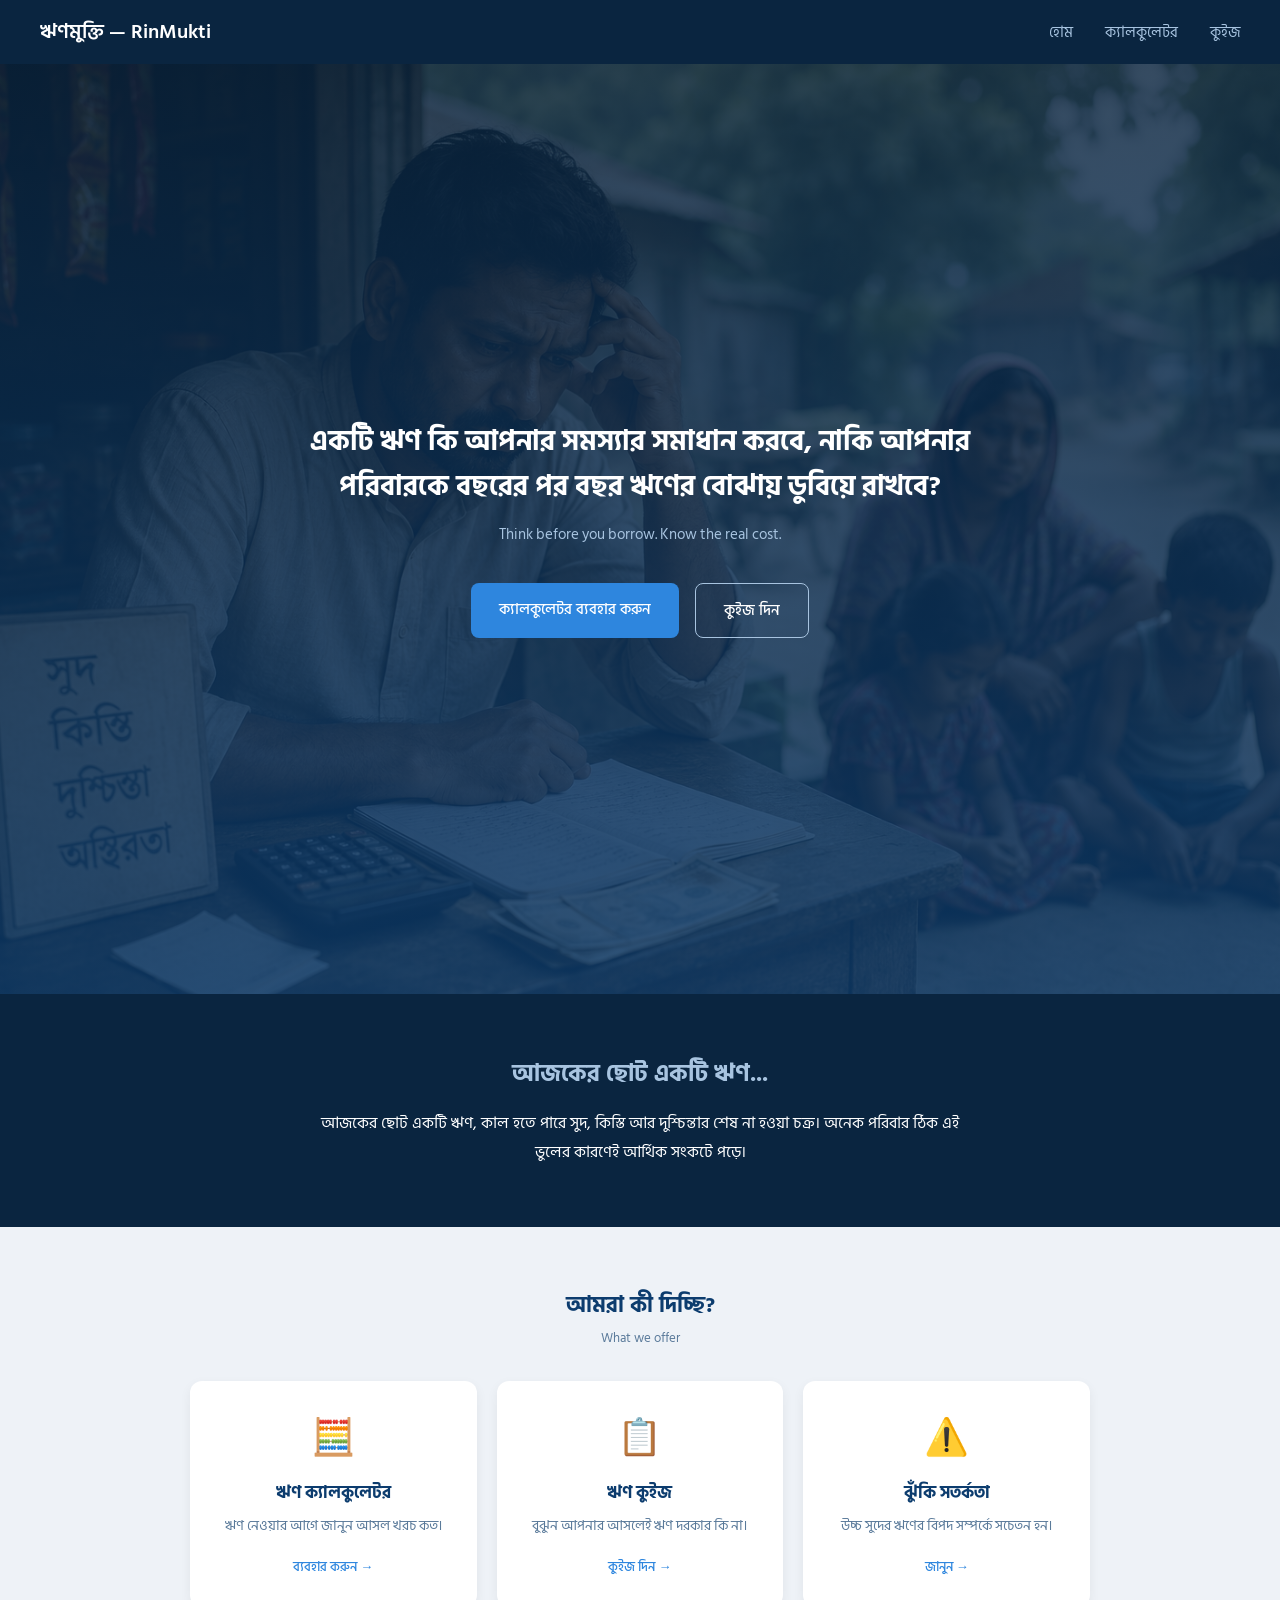
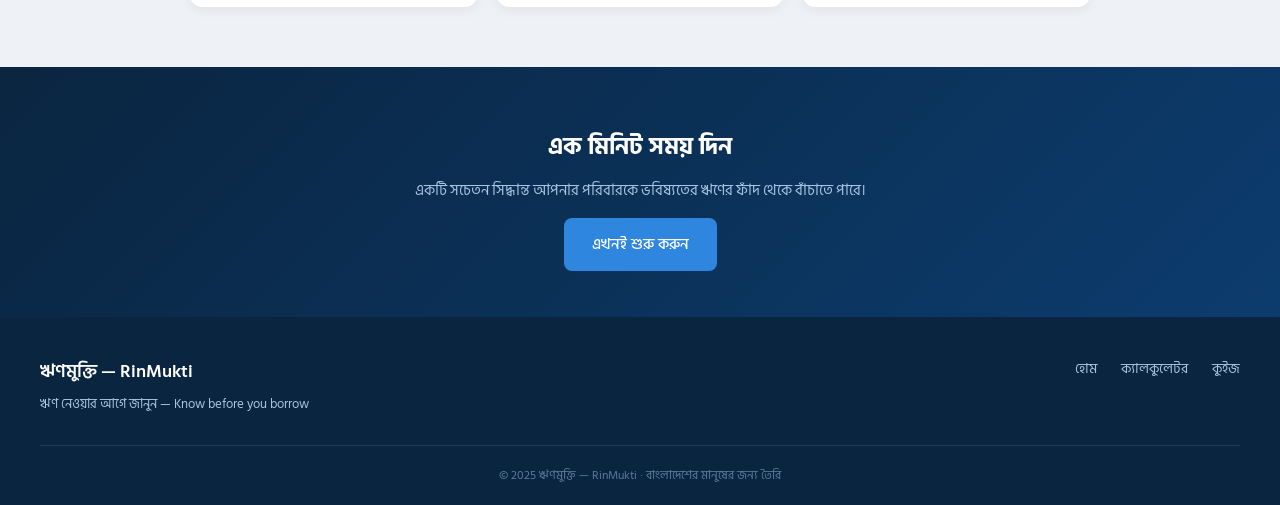
==== index.html @ f1b0f988 "Add files via upload" ====
<!DOCTYPE html>
<html>

  <head>
    <title>ঋণমুক্তি — RinMukti</title>
    <link rel="stylesheet" href="style.css">
  </head>

  <body>

    <!-- NAVIGATION -->
    <nav class="navbar">
      <a href="index.html" class="nav-logo">ঋণমুক্তি — RinMukti</a>
      <div class="nav-links">
        <a href="index.html">হোম</a>
        <a href="calculator.html">ক্যালকুলেটর</a>
        <a href="quiz.html">কুইজ</a>
      </div>
    </nav>

    <!-- HERO SECTION -->
    <section class="hero">
      <h1>একটি ঋণ কি আপনার সমস্যার সমাধান করবে, নাকি আপনার পরিবারকে বছরের পর বছর ঋণের বোঝায় ডুবিয়ে রাখবে?</h1>
      <p>Think before you borrow. Know the real cost.</p>
      <div class="hero-buttons">
        <a href="calculator.html" class="btn-primary">ক্যালকুলেটর ব্যবহার করুন</a>
        <a href="quiz.html" class="btn-secondary">কুইজ দিন</a>
      </div>
    </section>

    <!-- PROBLEM SECTION -->
    <section class="problem">
      <h2>আজকের ছোট একটি ঋণ...</h2>
      <p>আজকের ছোট একটি ঋণ, কাল হতে পারে সুদ, কিস্তি আর দুশ্চিন্তার শেষ না হওয়া চক্র। অনেক পরিবার ঠিক এই ভুলের কারণেই আর্থিক সংকটে পড়ে।</p>
    </section>

    <!-- FEATURES SECTION -->
<section class="features">

  <h2>আমরা কী দিচ্ছি?</h2>
  <p class="features-subtitle">What we offer</p>

  <div class="features-grid">

    <a href="calculator.html" class="feature-link">
      <div class="feature-card">
        <div class="feature-icon">🧮</div>
        <h3>ঋণ ক্যালকুলেটর</h3>
        <p>ঋণ নেওয়ার আগে জানুন আসল খরচ কত।</p>
        <span class="feature-cta">ব্যবহার করুন →</span>
      </div>
    </a>

    <a href="quiz.html" class="feature-link">
      <div class="feature-card">
        <div class="feature-icon">📋</div>
        <h3>ঋণ কুইজ</h3>
        <p>বুঝুন আপনার আসলেই ঋণ দরকার কি না।</p>
        <span class="feature-cta">কুইজ দিন →</span>
      </div>
    </a>

    <a href="calculator.html" class="feature-link">
      <div class="feature-card">
        <div class="feature-icon">⚠️</div>
        <h3>ঝুঁকি সতর্কতা</h3>
        <p>উচ্চ সুদের ঋণের বিপদ সম্পর্কে সচেতন হন।</p>
        <span class="feature-cta">জানুন →</span>
      </div>
    </a>

  </div>

</section>

    <!-- CALL TO ACTION -->
    <section class="cta">
      <h2>এক মিনিট সময় দিন</h2>
      <p>একটি সচেতন সিদ্ধান্ত আপনার পরিবারকে ভবিষ্যতের ঋণের ফাঁদ থেকে বাঁচাতে পারে।</p>
      <a href="calculator.html" class="btn-primary">এখনই শুরু করুন</a>
    </section>

    <!-- FOOTER -->
<footer class="footer">
  <div class="footer-top">
    <div class="footer-brand">
      <div class="footer-logo">ঋণমুক্তি — RinMukti</div>
      <p class="footer-tagline">ঋণ নেওয়ার আগে জানুন — Know before you borrow</p>
    </div>
    <div class="footer-links">
      <a href="index.html">হোম</a>
      <a href="calculator.html">ক্যালকুলেটর</a>
      <a href="quiz.html">কুইজ</a>
    </div>
  </div>
  <div class="footer-bottom">
    <p>© 2025 ঋণমুক্তি — RinMukti · বাংলাদেশের মানুষের জন্য তৈরি</p>
  </div>
</footer>

  </body>

</html>
---- style.css ----
@import url('https://fonts.googleapis.com/css2?family=Hind+Siliguri:wgft@400;500;600&display=swap');

* {
    box-sizing: border-bos;
    margin: 0;
    padding: 0;
}

body {
    font-family: 'Hind Siliguri', Arial, sans-serif;
    background-color: #EEF2F7;
    padding: 20px;

}

.header {
    text-align: center;
    padding: 30px 20px;
    margin-bottom: 24px;

}

.header h1 {
    font-size: 32px;
    color: #0C3C6E;
    font-weight: 600;
    margin-bottom: 6px;
}

.header p {
    font-size: 15px;
    color:#5A7A9A;
}

.calculator {
    background-color: #ffffff;
    max-width: 500px;
    margin: 0 auto;
    padding: 32px;
    border-radius: 16px;
    box-shadow: 0 4px 20px rgba(0, 0, 0, 0.08);
    margin-bottom: 20px; 

}

.label-bn {
    display: black;
    font-size: 15px;
    font-weight: 600;
    color: #0C3C6E;
    margin-bottom: 8px;
    margin-top: 18px;
}

.label-en {
    display: black;
    font-size: 12px;
    color: #8A9BB0;
    margin-bottom: 6px;
}

.field {
  margin-bottom: 16px;
  display: block;
  width: 100%;
}

.field span {
  display: block;
}

input, select {
  display: block;
  width: 100%;
  padding: 12px;
  font-size: 15px;
  border: 1.5px solid #D0DCE8;
  border-radius: 8px;
  background-color: #F7FAFC;
  color: #1a1a1a;
  margin-top: 4px;
}

input:focus, select:focus {
  outline: none;
  border-color: #185FA5;
  background-color: #ffffff;
}

button {
  width: 100%;
  padding: 14px;
  margin-top: 24px;
  background-color: #0C3C6E;
  color: white;
  font-size: 16px;
  font-family: 'Hind Siliguri', Arial, sans-serif;
  border: none;
  border-radius: 8px;
  cursor: pointer;
}

button:hover {
  background-color: #185FA5;
}

#results {
  background-color: #ffffff;
  max-width: 500px;
  margin: 0 auto;
  padding: 28px 32px;
  border-radius: 16px;
  box-shadow: 0 4px 20px rgba(0, 0, 0, 0.08);
}

#results p {
  font-size: 15px;
  color: #1a1a1a;
  padding: 12px 0;
  border-bottom: 1px solid #EEF2F7;
  display: flex;
  justify-content: space-between;
}

#results p span {
  font-weight: 600;
  color: #0C3C6E;
}

.warning {
  background-color: #FFF0F0;
  border: 1.5px solid #E53E3E;
  border-radius: 8px;
  padding: 12px 16px;
  margin-top: 16px;
  color: #C53030;
  font-size: 14px;
  line-height: 1.6;
  display: none;
}

.warning.visible {
  display: block;
}

.navbar {
  display: flex;
  justify-content: space-between;
  align-items: center;
  padding: 16px 40px;
  background-color: #0A2540;
  position: sticky;
  top: 0;
  z-index: 100;
}

.nav-logo {
  font-size: 20px;
  font-weight: 600;
  color: #ffffff;
}

.nav-links a {
  color: #A8C4E0;
  text-decoration: none;
  margin-left: 28px;
  font-size: 15px;
}

.nav-links a:hover {
  color: #ffffff;
}

.hero {
  background: linear-gradient(rgba(10, 37, 64, 0.82), rgba(12, 60, 110, 0.82)),
              url('hero.jpg.png') center/cover no-repeat;
  min-height: 90vh;
  display: flex;
  flex-direction: column;
  justify-content: center;
  align-items: center;
  text-align: center;
  padding: 60px 24px;
}

.hero h1 {
  font-size: 28px;
  color: #ffffff;
  max-width: 700px;
  line-height: 1.6;
  margin-bottom: 12px;
}

.hero p {
  font-size: 15px;
  color: #A8C4E0;
  margin-bottom: 36px;
}

.hero-buttons {
  display: flex;
  gap: 16px;
  flex-wrap: wrap;
  justify-content: center;
}

.btn-primary {
  background-color: #2E86DE;
  color: white;
  padding: 14px 28px;
  border-radius: 8px;
  text-decoration: none;
  font-size: 15px;
  font-weight: 500;
}

.btn-primary:hover {
  background-color: #185FA5;
}

.btn-secondary {
  background-color: transparent;
  color: #ffffff;
  padding: 14px 28px;
  border-radius: 8px;
  text-decoration: none;
  font-size: 15px;
  font-weight: 500;
  border: 1.5px solid #A8C4E0;
}

.btn-secondary:hover {
  background-color: rgba(255,255,255,0.1);
}

.problem {
  background-color: #0A2540;
  color: white;
  text-align: center;
  padding: 60px 24px;
}

.problem h2 {
  font-size: 24px;
  margin-bottom: 16px;
  color: #A8C4E0;
}

.problem p {
  font-size: 16px;
  max-width: 650px;
  margin: 0 auto;
  line-height: 1.8;
  color: #ffffff;
}

.features {
  background-color: #EEF2F7;
  padding: 60px 24px;
  text-align: center;
}

.features h2 {
  font-size: 22px;
  color: #0C3C6E;
  margin-bottom: 4px;
}

.features-subtitle {
  font-size: 13px;
  color: #5A7A9A;
  margin-bottom: 32px;
}

.features-grid {
  display: grid;
  grid-template-columns: repeat(auto-fit, minmax(220px, 1fr));
  gap: 20px;
  max-width: 900px;
  margin: 0 auto;
}

.feature-link {
  text-decoration: none;
  color: inherit;
}

.feature-card {
  background: white;
  border-radius: 12px;
  padding: 28px 20px;
  box-shadow: 0 4px 12px rgba(0,0,0,0.06);
  transition: all 0.2s ease;
}

.feature-card:hover {
  transform: translateY(-4px);
  box-shadow: 0 8px 24px rgba(0,0,0,0.10);
}

.feature-icon {
  font-size: 36px;
  margin-bottom: 12px;
}

.feature-card h3 {
  font-size: 17px;
  color: #0C3C6E;
  margin-bottom: 8px;
}

.feature-card p {
  font-size: 14px;
  color: #5A7A9A;
  line-height: 1.6;
  margin-bottom: 16px;
}

.feature-cta {
  font-size: 13px;
  color: #2E86DE;
  font-weight: 500;
}

.cta {
  background: linear-gradient(135deg, #0A2540 0%, #0C3C6E 100%);
  text-align: center;
  padding: 60px 24px;
  margin-bottom: 0;
}

.cta h2 {
  font-size: 24px;
  color: #ffffff;
  margin-bottom: 12px;
}

.cta p {
  font-size: 15px;
  color: #A8C4E0;
  max-width: 600px;
  margin: 0 auto 28px;
  line-height: 1.7;
}

.calc-hero {
  background: linear-gradient(135deg, #0A2540 0%, #0C3C6E 100%);
  text-align: center;
  padding: 50px 24px;
  margin-bottom: 0;
}

.calc-hero h1 {
  font-size: 36px;
  color: #ffffff;
  margin-bottom: 8px;
}

.calc-hero p {
  font-size: 15px;
  color: #A8C4E0;
}

.results-title {
  font-size: 18px;
  color: #0C3C6E;
  text-align: center;
  margin-bottom: 20px;
}

.results-title span {
  display: block;
  font-size: 13px;
  color: #5A7A9A;
  font-weight: 400;
  margin-top: 4px;
}

.results-grid {
  display: grid;
  grid-template-columns: 1fr 1fr;
  gap: 12px;
  margin-bottom: 16px;
}

.result-card {
  border-radius: 10px;
  padding: 20px 16px;
  text-align: center;
}

.result-card.blue { background-color: #EBF4FF; }
.result-card.red { background-color: #FFF0F0; }
.result-card.dark { background-color: #EEF2F7; }
.result-card.orange { background-color: #FFF8EC; }

.result-label {
  font-size: 14px;
  font-weight: 600;
  color: #0C3C6E;
  margin-bottom: 2px;
}

.result-sublabel {
  font-size: 11px;
  color: #5A7A9A;
  margin-bottom: 10px;
}

.result-value {
  font-size: 22px;
  font-weight: 600;
  color: #0A2540;
}

.result-card.red .result-value { color: #C53030; }
.result-card.orange .result-value { color: #B45309; }

.calculator {
  background-color: #ffffff;
  max-width: 500px;
  margin: -30px auto 20px;
  padding: 32px;
  border-radius: 16px;
  box-shadow: 0 8px 32px rgba(0, 0, 0, 0.12);
  position: relative;
}

.calc-step {
  display: flex;
  align-items: center;
  gap: 8px;
  margin-bottom: 24px;
  padding-bottom: 16px;
  border-bottom: 1.5px solid #EEF2F7;
}

.step-dot {
  width: 8px;
  height: 8px;
  border-radius: 50%;
  background-color: #D0DCE8;
}

.step-dot.active {
  background-color: #0C3C6E;
  width: 24px;
  border-radius: 4px;
}

.step-text {
  font-size: 12px;
  color: #5A7A9A;
  margin-left: 4px;
}

body {
  font-family: 'Hind Siliguri', Arial, sans-serif;
  background-color: #EEF2F7;
  background-image: radial-gradient(#C5D5E8 1px, transparent 1px);
  background-size: 24px 24px;
  padding: 0;
  margin: 0;
}

.popup-overlay {
  display: none;
  position: fixed;
  top: 0;
  left: 0;
  width: 100%;
  height: 100%;
  background-color: rgba(0, 0, 0, 0.75);
  z-index: 1000;
  justify-content: center;
  align-items: center;
}

.popup-overlay.visible {
  display: flex;
}

.popup-card {
  background-color: #0A1628;
  border: 1.5px solid #E53E3E;
  border-radius: 16px;
  padding: 36px 32px;
  max-width: 480px;
  width: 90%;
  box-shadow: 0 0 40px rgba(229, 62, 62, 0.3);
}

.popup-header {
  font-size: 22px;
  font-weight: 600;
  color: #E53E3E;
  margin-bottom: 20px;
}

.popup-header span {
  display: block;
  font-size: 13px;
  color: #A8C4E0;
  font-weight: 400;
  margin-top: 4px;
}

.popup-bn {
  font-size: 15px;
  color: #ffffff;
  line-height: 1.8;
  margin-bottom: 12px;
}

.popup-en {
  font-size: 13px;
  color: #A8C4E0;
  line-height: 1.7;
  margin-bottom: 20px;
}

.popup-fact {
  background-color: rgba(229, 62, 62, 0.15);
  border-left: 3px solid #E53E3E;
  border-radius: 6px;
  padding: 14px 16px;
  margin-bottom: 24px;
}

.popup-fact span {
  display: block;
  font-size: 14px;
  color: #ffffff;
  line-height: 1.7;
}

.popup-fact span:last-child {
  color: #A8C4E0;
  font-size: 12px;
  margin-top: 4px;
}

.popup-buttons {
  display: flex;
  flex-direction: column;
  gap: 10px;
}

.btn-reconsider {
  width: 100%;
  padding: 13px;
  background-color: #1A6B3C;
  color: white;
  border: none;
  border-radius: 8px;
  font-size: 15px;
  font-family: 'Hind Siliguri', Arial, sans-serif;
  cursor: pointer;
}

.btn-reconsider:hover {
  background-color: #155730;
}

.btn-proceed {
  width: 100%;
  padding: 13px;
  background-color: transparent;
  color: #A8C4E0;
  border: 1px solid #4A5568;
  border-radius: 8px;
  font-size: 14px;
  font-family: 'Hind Siliguri', Arial, sans-serif;
  cursor: pointer;
}

.btn-proceed:hover {
  background-color: rgba(255,255,255,0.05);
}

.popup-card .popup-bn {
  color: #ffffff !important;
}

.popup-card .popup-en {
  color: #A8C4E0 !important;
}

.quiz-container {
  max-width: 600px;
  margin: 0 auto;
  padding: 0 24px 40px;
  flex: 1;
}

.quiz-card {
  background: white;
  border-radius: 16px;
  padding: 36px 32px;
  box-shadow: 0 8px 32px rgba(0,0,0,0.10);
  margin-top: -30px;
}

.quiz-progress {
  font-size: 13px;
  color: #5A7A9A;
  margin-bottom: 20px;
  font-weight: 500;
}

.quiz-question {
  font-size: 20px;
  color: #0A2540;
  line-height: 1.6;
  margin-bottom: 8px;
}

.quiz-english {
  font-size: 13px;
  color: #5A7A9A;
  margin-bottom: 28px;
}

.quiz-answer {
  display: block;
  width: 100%;
  padding: 14px 18px;
  margin-bottom: 10px;
  background-color: #F7FAFC;
  border: 1.5px solid #D0DCE8;
  border-radius: 10px;
  font-size: 15px;
  font-family: 'Hind Siliguri', Arial, sans-serif;
  color: #0A2540;
  text-align: left;
  cursor: pointer;
  transition: all 0.15s ease;
}

.quiz-answer:hover {
  background-color: #EBF4FF;
  border-color: #2E86DE;
  color: #0C3C6E;
}

.result-verdict {
  font-size: 22px;
  font-weight: 600;
  margin-bottom: 8px;
  line-height: 1.5;
}

.result-verdict-en {
  font-size: 14px;
  color: #5A7A9A;
  margin-bottom: 16px;
}

.result-score {
  font-size: 14px;
  color: #0A2540;
  background-color: #EEF2F7;
  padding: 10px 16px;
  border-radius: 8px;
  margin-bottom: 24px;
  display: inline-block;
}

.progress-top {
  display: flex;
  justify-content: space-between;
  font-size: 13px;
  color: #5A7A9A;
  margin-bottom: 8px;
}

.progress-bar-bg {
  width: 100%;
  height: 6px;
  background-color: #EEF2F7;
  border-radius: 99px;
  margin-bottom: 28px;
}

.progress-bar-fill {
  height: 6px;
  background-color: #2E86DE;
  border-radius: 99px;
  transition: width 0.4s ease;
}

.quiz-card {
  background: #ffffff;
  border-radius: 16px;
  padding: 36px 32px;
  box-shadow: 0 8px 32px rgba(0,0,0,0.10);
  margin-top: -30px;
}

.quiz-question {
  font-size: 22px;
  color: #0A2540;
  line-height: 1.6;
  margin-bottom: 8px;
}

.quiz-english {
  font-size: 13px;
  color: #5A7A9A;
  margin-bottom: 28px;
}

.quiz-answer {
  display: block;
  width: 100%;
  padding: 14px 18px;
  margin-bottom: 10px;
  background-color: #F7FAFC;
  border: 1.5px solid #D0DCE8;
  border-radius: 10px;
  font-size: 15px;
  font-family: 'Hind Siliguri', Arial, sans-serif;
  color: #0A2540;
  text-align: left;
  cursor: pointer;
  transition: all 0.15s ease;
}

.quiz-answer:hover {
  background-color: #EBF4FF;
  border-color: #2E86DE;
  color: #0C3C6E;
}
.result-icon {
  font-size: 48px;
  margin-bottom: 16px;
  text-align: center;
}

.result-score-bar {
  width: 100%;
  height: 8px;
  background-color: rgba(255,255,255,0.15);
  border-radius: 99px;
  margin: 16px 0 8px;
}

.result-score-fill {
  height: 8px;
  border-radius: 99px;
  transition: width 0.6s ease;
}

.result-score {
  font-size: 13px;
  color: #A8C4E0;
  margin-bottom: 24px;
}

.result-verdict {
  font-size: 20px;
  font-weight: 600;
  margin-bottom: 8px;
  line-height: 1.5;
}

.result-verdict-en {
  font-size: 13px;
  color: #A8C4E0;
  margin-bottom: 4px;
}



.dark-page {
  background-color: #EEF2F7;
  background-image: radial-gradient(#C5D5E8 1px, transparent 1px);
  background-size: 24px 24px;
  min-height: 100vh;
  display: flex;
  flex-direction: column;
}

.footer {
  background-color: #0A2540;
  margin-top: 0;
  padding: 40px 40px 20px;
}

.footer-top {
  display: flex;
  justify-content: space-between;
  align-items: flex-start;
  margin-bottom: 30px;
  flex-wrap: wrap;
  gap: 20px;
}

.footer-logo {
  font-size: 18px;
  font-weight: 600;
  color: #ffffff;
  margin-bottom: 8px;
}

.footer-tagline {
  font-size: 13px;
  color: #A8C4E0;
  line-height: 1.6;
}

.footer-links {
  display: flex;
  gap: 24px;
}

.footer-links a {
  color: #A8C4E0;
  text-decoration: none;
  font-size: 14px;
}

.footer-links a:hover {
  color: #ffffff;
}

.footer-bottom {
  border-top: 1px solid rgba(255,255,255,0.1);
  padding-top: 20px;
  text-align: center;
}

.footer-bottom p {
  font-size: 12px;
  color: #5A7A9A;
}

a.nav-logo {
  text-decoration: none;
  color: #ffffff;
}

@media (max-width: 768px) {

  .navbar {
    padding: 12px 16px;
  }

  .nav-links a {
    margin-left: 12px;
    font-size: 12px;
  }

  .hero h1 {
    font-size: 20px;
    line-height: 1.5;
  }

  .hero p {
    font-size: 13px;
  }

  .hero-buttons {
    flex-direction: column;
    width: 100%;
    gap: 10px;
  }

  .btn-primary, .btn-secondary {
    width: 100%;
    text-align: center;
  }

  .calc-hero h1 {
    font-size: 26px;
  }

  .calculator {
    margin: -20px 12px 0;
    padding: 20px 14px;
    border-radius: 12px;
  }

  #results {
    margin: 12px 12px 0;
    padding: 20px 14px;
    border-radius: 12px;
  }

  .results-grid {
    grid-template-columns: 1fr 1fr;
    gap: 8px;
  }

  .result-value {
    font-size: 18px;
  }

  .quiz-container {
    padding: 0 12px 0;
  }

  .quiz-card {
    padding: 24px 16px;
    margin-top: -20px;
    border-radius: 12px;
  }

  .features-grid {
    grid-template-columns: 1fr;
  }

  .feature-card {
    padding: 20px 16px;
  }

  .footer {
    padding: 24px 16px 16px;
    margin-top: 40px;
  }

  .footer-top {
    flex-direction: column;
    gap: 16px;
  }

  .footer-links {
    flex-direction: row;
    gap: 16px;
  }

  .popup-card {
    padding: 24px 16px;
    width: 92%;
  }

  .popup-buttons {
    gap: 8px;
  }

  .problem {
    padding: 40px 16px;
  }

  .features {
    padding: 40px 16px;
  }

  .cta {
    padding: 40px 16px;
  }

}
html, body {
  margin: 0;
  padding: 0;
  overflow-x: hidden;
}

.calculator-page {
  display: flex;
  flex-direction: column;
  min-height: 100vh;
}

.calculator-page .footer {
  margin-top: auto;
}

.dark-page {
  display: flex;
  flex-direction: column;
  min-height: 100vh;
}

.dark-page .footer {
  margin-top: auto;
}
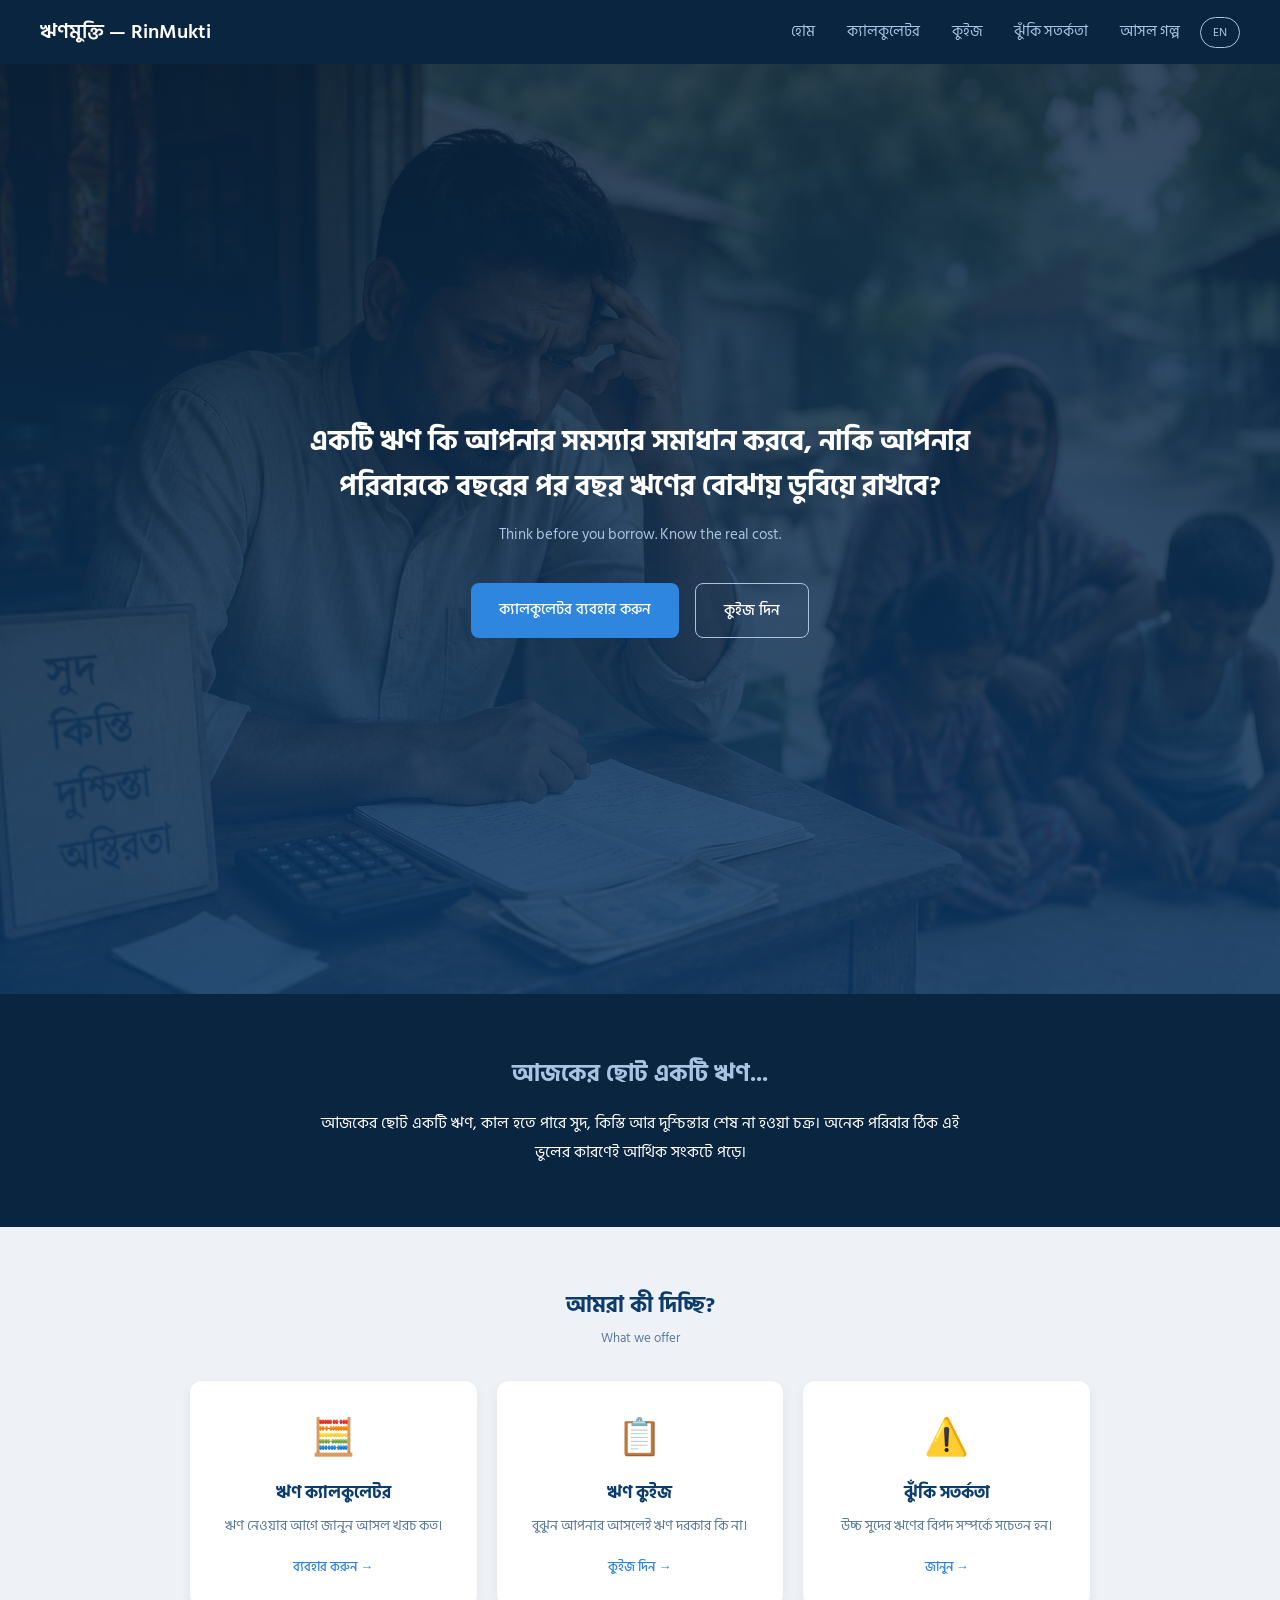
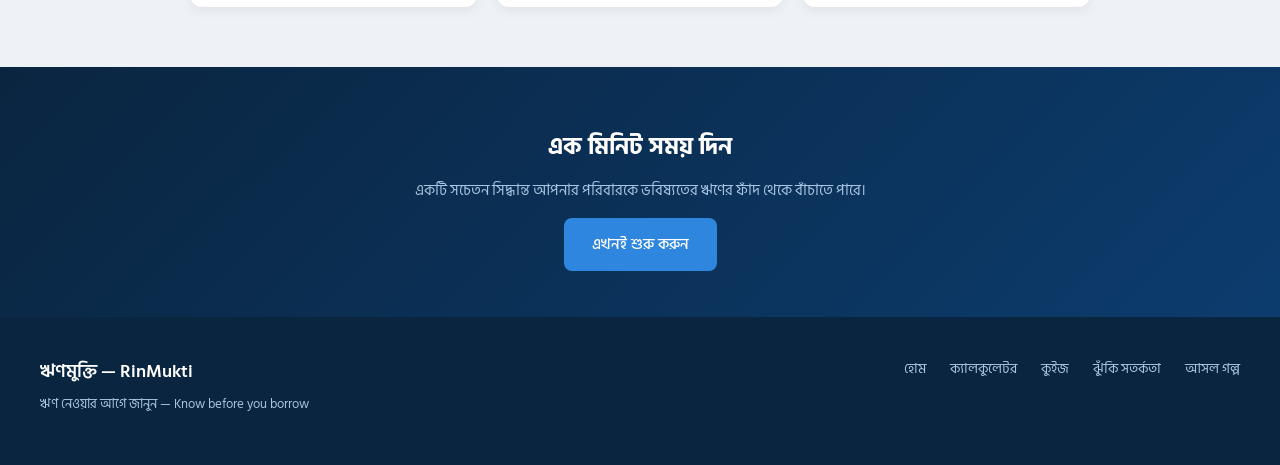
==== commit 7d1b93e4: "Add files via upload" ====
--- a/index.html
+++ b/index.html
@@ -4,19 +4,23 @@
   <head>
     <title>ঋণমুক্তি — RinMukti</title>
     <link rel="stylesheet" href="style.css">
+    
   </head>
 
   <body>
 
     <!-- NAVIGATION -->
     <nav class="navbar">
-      <a href="index.html" class="nav-logo">ঋণমুক্তি — RinMukti</a>
-      <div class="nav-links">
-        <a href="index.html">হোম</a>
-        <a href="calculator.html">ক্যালকুলেটর</a>
-        <a href="quiz.html">কুইজ</a>
-      </div>
-    </nav>
+  <a href="index.html" class="nav-logo">ঋণমুক্তি — RinMukti</a>
+  <div class="nav-links">
+    <a href="index.html">হোম</a>
+    <a href="calculator.html">ক্যালকুলেটর</a>
+    <a href="quiz.html">কুইজ</a>
+    <a href="danger.html">ঝুঁকি সতর্কতা</a>
+    <a href="stories.html">আসল গল্প</a>
+    <button class="lang-toggle" id="langToggle" onclick="toggleLanguage()">EN</button>
+  </div>
+</nav>
 
     <!-- HERO SECTION -->
     <section class="hero">
@@ -60,7 +64,7 @@
       </div>
     </a>
 
-    <a href="calculator.html" class="feature-link">
+    <a href="danger.html" class="feature-link">
       <div class="feature-card">
         <div class="feature-icon">⚠️</div>
         <h3>ঝুঁকি সতর্কতা</h3>
@@ -88,16 +92,14 @@
       <p class="footer-tagline">ঋণ নেওয়ার আগে জানুন — Know before you borrow</p>
     </div>
     <div class="footer-links">
-      <a href="index.html">হোম</a>
-      <a href="calculator.html">ক্যালকুলেটর</a>
-      <a href="quiz.html">কুইজ</a>
-    </div>
-  </div>
-  <div class="footer-bottom">
-    <p>© 2025 ঋণমুক্তি — RinMukti · বাংলাদেশের মানুষের জন্য তৈরি</p>
-  </div>
+  <a href="index.html">হোম</a>
+  <a href="calculator.html">ক্যালকুলেটর</a>
+  <a href="quiz.html">কুইজ</a>
+  <a href="danger.html">ঝুঁকি সতর্কতা</a>
+  <a href="stories.html">আসল গল্প</a>
+</div>
 </footer>
-
+<script src="lang.js"></script>
   </body>
 
 </html>
--- a/style.css
+++ b/style.css
@@ -33,14 +33,14 @@
 }
 
 .calculator {
-    background-color: #ffffff;
-    max-width: 500px;
-    margin: 0 auto;
-    padding: 32px;
-    border-radius: 16px;
-    box-shadow: 0 4px 20px rgba(0, 0, 0, 0.08);
-    margin-bottom: 20px; 
-
+  background-color: #ffffff;
+  max-width: 620px;
+  width: 90%;
+  margin: -30px auto 20px;
+  padding: 32px;
+  border-radius: 16px;
+  box-shadow: 0 8px 32px rgba(0, 0, 0, 0.12);
+  position: relative;
 }
 
 .label-bn {
@@ -106,8 +106,9 @@
 
 #results {
   background-color: #ffffff;
-  max-width: 500px;
-  margin: 0 auto;
+  max-width: 620px;
+  width: 90%;
+  margin: 0 auto 20px;
   padding: 28px 32px;
   border-radius: 16px;
   box-shadow: 0 4px 20px rgba(0, 0, 0, 0.08);
@@ -975,4 +976,515 @@
 
 .dark-page .footer {
   margin-top: auto;
-}+}
+
+.danger-section {
+  padding: 60px 24px;
+  border-bottom: 1px solid #EEF2F7;
+}
+
+.danger-container {
+  max-width: 700px;
+  margin: 0 auto;
+}
+
+.section-label {
+  font-size: 12px;
+  font-weight: 600;
+  color: #2E86DE;
+  letter-spacing: 2px;
+  text-transform: uppercase;
+  margin-bottom: 10px;
+}
+
+.section-title-bn {
+  font-size: 22px;
+  color: #0A2540;
+  line-height: 1.5;
+  margin-bottom: 6px;
+}
+
+.section-title-en {
+  font-size: 14px;
+  color: #5A7A9A;
+  margin-bottom: 36px;
+}
+
+.trap-steps {
+  display: flex;
+  flex-direction: column;
+  align-items: flex-start;
+}
+
+.trap-step {
+  display: flex;
+  gap: 16px;
+  align-items: flex-start;
+  background: #F7FAFC;
+  border-radius: 10px;
+  padding: 18px 20px;
+  width: 100%;
+}
+
+.trap-step.danger {
+  background: #FFF0F0;
+  border-left: 4px solid #E53E3E;
+}
+
+.trap-step.final {
+  background: #1a1a2e;
+  color: white;
+}
+
+.trap-step.final h3,
+.trap-step.final p {
+  color: white;
+}
+
+.step-number {
+  font-size: 20px;
+  font-weight: 700;
+  color: #0C3C6E;
+  min-width: 32px;
+}
+
+.trap-step.final .step-number {
+  color: #E53E3E;
+}
+
+.step-content h3 {
+  font-size: 15px;
+  color: #0A2540;
+  margin-bottom: 4px;
+}
+
+.step-content p {
+  font-size: 14px;
+  color: #5A7A9A;
+  line-height: 1.6;
+}
+
+.trap-arrow {
+  font-size: 20px;
+  color: #E53E3E;
+  margin: 6px 0 6px 16px;
+}
+
+.stats-grid {
+  display: grid;
+  grid-template-columns: repeat(auto-fit, minmax(200px, 1fr));
+  gap: 16px;
+  margin-bottom: 24px;
+}
+
+.stat-card {
+  background: rgba(255, 255, 255, 0.07);
+  border-radius: 12px;
+  padding: 24px 20px;
+  text-align: center;
+  border: 1px solid rgba(255,255,255,0.1);
+}
+
+.stat-card.highlight {
+  background: rgba(229, 62, 62, 0.15);
+  border: 1px solid rgba(229, 62, 62, 0.4);
+}
+
+.stat-number {
+  font-size: 28px;
+  font-weight: 700;
+  color: #ffffff;
+  margin-bottom: 8px;
+}
+
+.stat-label-bn {
+  font-size: 14px;
+  color: #A8C4E0;
+  font-weight: 600;
+  margin-bottom: 4px;
+}
+
+.stat-label-en {
+  font-size: 12px;
+  color: #6A8BA8;
+  line-height: 1.5;
+}
+
+.stats-source {
+  font-size: 12px;
+  color: #6A8BA8;
+  text-align: center;
+  margin-top: 8px;
+}
+
+.warning-list {
+  display: flex;
+  flex-direction: column;
+  gap: 12px;
+  margin-bottom: 28px;
+}
+
+.warning-item {
+  display: flex;
+  gap: 16px;
+  align-items: flex-start;
+  background: #FFF8F8;
+  border-left: 4px solid #E53E3E;
+  border-radius: 0 10px 10px 0;
+  padding: 18px 20px;
+}
+
+.warning-icon {
+  font-size: 24px;
+  min-width: 36px;
+}
+
+.warning-text h3 {
+  font-size: 15px;
+  color: #0A2540;
+  margin-bottom: 4px;
+}
+
+.warning-text p {
+  font-size: 14px;
+  color: #5A7A9A;
+  line-height: 1.6;
+}
+
+.warning-callout {
+  background: #FFF0F0;
+  border: 1.5px solid #E53E3E;
+  border-radius: 10px;
+  padding: 18px 20px;
+  font-size: 14px;
+  color: #C53030;
+  line-height: 1.7;
+}
+
+.alt-grid {
+  display: grid;
+  grid-template-columns: repeat(auto-fit, minmax(200px, 1fr));
+  gap: 16px;
+}
+
+.alt-card {
+  background: #ffffff;
+  border-radius: 12px;
+  padding: 24px 18px;
+  box-shadow: 0 2px 12px rgba(0,0,0,0.06);
+}
+
+.alt-icon {
+  font-size: 28px;
+  margin-bottom: 10px;
+}
+
+.alt-card h3 {
+  font-size: 15px;
+  color: #0A2540;
+  margin-bottom: 8px;
+}
+
+.alt-desc-bn {
+  font-size: 13px;
+  color: #5A7A9A;
+  line-height: 1.6;
+  margin-bottom: 12px;
+}
+
+.alt-tag {
+  font-size: 12px;
+  font-weight: 600;
+  padding: 4px 10px;
+  border-radius: 20px;
+  display: inline-block;
+}
+
+.alt-tag.good {
+  background: #E6F4EA;
+  color: #2D6A4F;
+}
+
+.alt-tag.neutral {
+  background: #FFF8EC;
+  color: #B45309;
+}
+
+.steps-list {
+  display: flex;
+  flex-direction: column;
+  gap: 16px;
+}
+
+.action-step {
+  display: flex;
+  gap: 20px;
+  align-items: flex-start;
+  background: #F7FAFC;
+  border-radius: 12px;
+  padding: 22px 20px;
+}
+
+.action-number {
+  font-size: 22px;
+  font-weight: 700;
+  color: #2E86DE;
+  min-width: 40px;
+}
+
+.action-content h3 {
+  font-size: 15px;
+  color: #0A2540;
+  margin-bottom: 6px;
+}
+
+.action-content p {
+  font-size: 14px;
+  color: #5A7A9A;
+  line-height: 1.7;
+}
+
+.sample-letter {
+  background: #EBF4FF;
+  border-left: 3px solid #2E86DE;
+  border-radius: 0 8px 8px 0;
+  padding: 14px 16px;
+  margin-top: 12px;
+}
+
+.letter-label {
+  font-size: 11px;
+  font-weight: 600;
+  color: #2E86DE;
+  margin-bottom: 8px !important;
+  text-transform: uppercase;
+  letter-spacing: 1px;
+}
+
+.help-contacts {
+  margin-top: 12px;
+  display: flex;
+  flex-direction: column;
+  gap: 8px;
+}
+
+.contact-item {
+  font-size: 14px;
+  color: #0A2540;
+  background: #EBF4FF;
+  padding: 10px 14px;
+  border-radius: 8px;
+}
+
+.stories-intro {
+  background-color: #0A2540;
+  padding: 30px 24px;
+}
+
+.stories-intro-text {
+  font-size: 15px;
+  color: #ffffff;
+  line-height: 1.8;
+  margin-bottom: 6px;
+}
+
+.stories-intro-en {
+  font-size: 13px;
+  color: #A8C4E0;
+}
+
+.story-section {
+  padding: 50px 24px;
+  border-bottom: 1px solid #EEF2F7;
+}
+
+.story-card {
+  background: #ffffff;
+  border-radius: 16px;
+  padding: 36px 32px;
+  box-shadow: 0 4px 20px rgba(0,0,0,0.07);
+}
+
+.story-tag {
+  font-size: 12px;
+  font-weight: 600;
+  color: #2E86DE;
+  letter-spacing: 1.5px;
+  text-transform: uppercase;
+  margin-bottom: 12px;
+}
+
+.story-name {
+  font-size: 24px;
+  color: #0A2540;
+  margin-bottom: 4px;
+}
+
+.story-name-en {
+  font-size: 13px;
+  color: #5A7A9A;
+  margin-bottom: 24px;
+}
+
+.story-body p {
+  font-size: 15px;
+  color: #2D3748;
+  line-height: 1.9;
+  margin-bottom: 14px;
+}
+
+.story-numbers {
+  display: flex;
+  gap: 24px;
+  margin: 24px 0 16px;
+  flex-wrap: wrap;
+}
+
+.story-num-item {
+  display: flex;
+  flex-direction: column;
+  background: #EEF2F7;
+  padding: 14px 20px;
+  border-radius: 10px;
+}
+
+.num {
+  font-size: 20px;
+  font-weight: 700;
+  color: #C53030;
+}
+
+.num-label {
+  font-size: 12px;
+  color: #5A7A9A;
+  margin-top: 4px;
+}
+
+.story-quote {
+  background: #FFF8EC;
+  border-left: 4px solid #B45309;
+  border-radius: 0 8px 8px 0;
+  padding: 16px 20px;
+  font-size: 15px;
+  color: #0A2540;
+  font-style: italic;
+  line-height: 1.7;
+  margin: 20px 0 16px;
+}
+
+.story-source {
+  font-size: 12px;
+  color: #A0AEC0;
+  margin-top: 8px;
+}
+
+.stories-cta {
+  background: linear-gradient(135deg, #0A2540 0%, #0C3C6E 100%);
+  padding: 60px 24px;
+  text-align: center;
+}
+
+.stories-cta h2 {
+  font-size: 24px;
+  color: #ffffff;
+  margin-bottom: 12px;
+}
+
+.stories-cta p {
+  font-size: 15px;
+  color: #A8C4E0;
+  margin-bottom: 28px;
+}
+
+.stories-cta-buttons {
+  display: flex;
+  gap: 16px;
+  justify-content: center;
+  flex-wrap: wrap;
+}
+
+.share-section {
+  margin-top: 20px;
+  padding-top: 20px;
+  border-top: 1px solid #EEF2F7;
+  text-align: center;
+}
+
+.share-label {
+  font-size: 13px;
+  color: #5A7A9A;
+  margin-bottom: 12px;
+}
+
+.share-buttons {
+  display: flex;
+  gap: 10px;
+  justify-content: center;
+  flex-wrap: wrap;
+}
+
+.share-btn {
+  padding: 11px 20px;
+  border-radius: 8px;
+  font-size: 14px;
+  text-decoration: none;
+  font-family: 'Hind Siliguri', Arial, sans-serif;
+  font-weight: 500;
+}
+
+.share-btn.whatsapp {
+  background-color: #25D366;
+  color: white;
+}
+
+.share-btn.whatsapp:hover {
+  background-color: #1DA851;
+}
+
+.share-btn.facebook {
+  background-color: #1877F2;
+  color: white;
+}
+
+.share-btn.facebook:hover {
+  background-color: #1464D8;
+}
+
+.lang-toggle {
+  background: transparent;
+  border: 1.5px solid #A8C4E0;
+  color: #A8C4E0;
+  padding: 5px 12px;
+  border-radius: 20px;
+  font-size: 12px;
+  font-family: 'Hind Siliguri', Arial, sans-serif;
+  cursor: pointer;
+  margin-left: 16px;
+  width: auto;
+  margin-top: 0;
+}
+
+.lang-toggle:hover {
+  background: rgba(255,255,255,0.1);
+  color: #ffffff;
+  border-color: #ffffff;
+}
+
+.bangla-mode .label-en,
+.bangla-mode .quiz-english,
+.bangla-mode .result-sublabel,
+.bangla-mode .calc-hero p,
+.bangla-mode .hero p,
+.bangla-mode .section-title-en,
+.bangla-mode .story-name-en,
+.bangla-mode .stories-intro-en,
+.bangla-mode .footer-tagline,
+.bangla-mode .share-label,
+.bangla-mode .stats-source,
+.bangla-mode .story-source,
+.bangla-mode .alt-desc-en,
+.bangla-mode .popup-en,
+.bangla-mode .result-verdict-en {
+  display: none;
+}
+
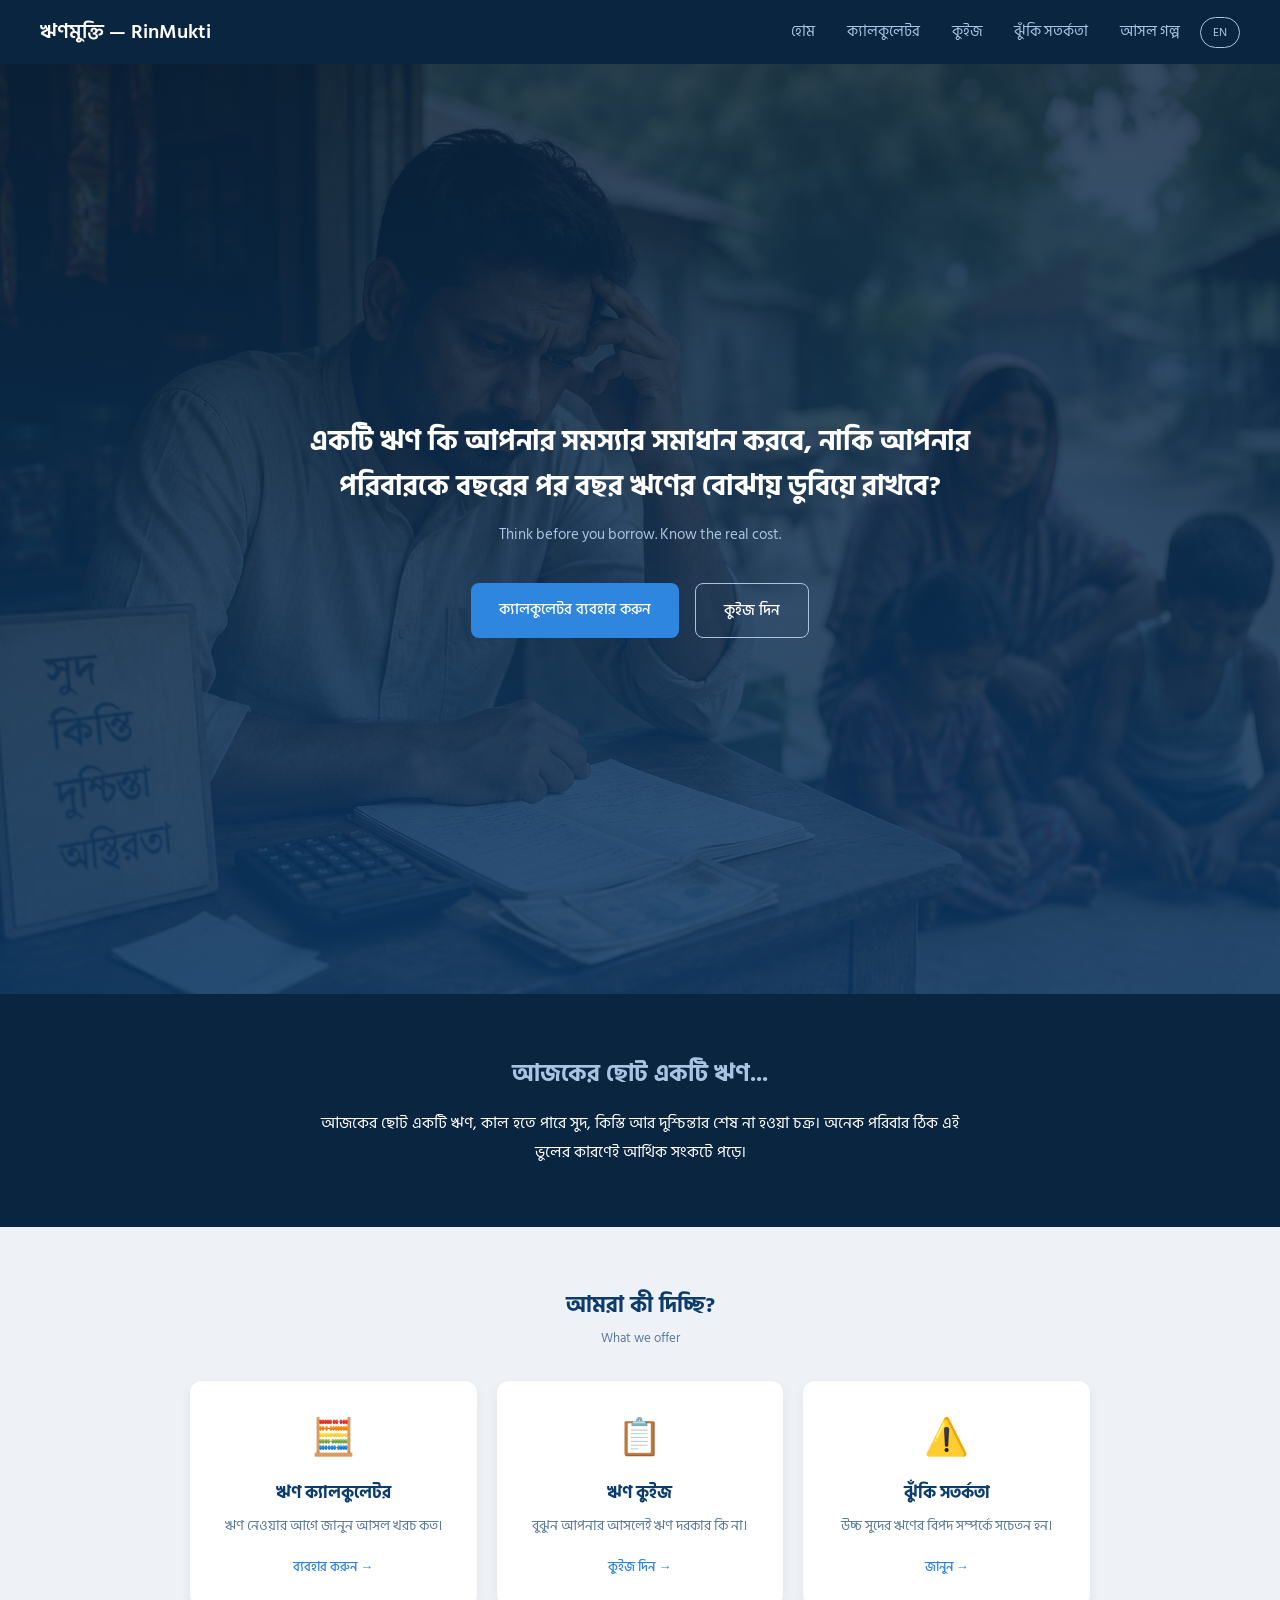
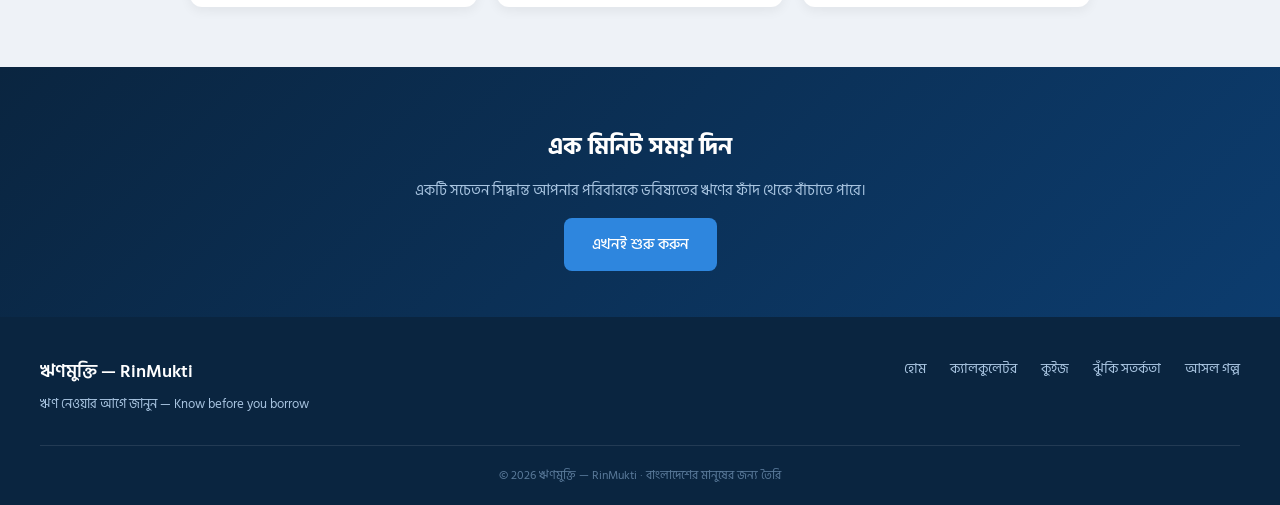
==== commit 67ed557f: "Add files via upload" ====
--- a/index.html
+++ b/index.html
@@ -92,12 +92,16 @@
       <p class="footer-tagline">ঋণ নেওয়ার আগে জানুন — Know before you borrow</p>
     </div>
     <div class="footer-links">
-  <a href="index.html">হোম</a>
-  <a href="calculator.html">ক্যালকুলেটর</a>
-  <a href="quiz.html">কুইজ</a>
-  <a href="danger.html">ঝুঁকি সতর্কতা</a>
-  <a href="stories.html">আসল গল্প</a>
-</div>
+      <a href="index.html">হোম</a>
+      <a href="calculator.html">ক্যালকুলেটর</a>
+      <a href="quiz.html">কুইজ</a>
+      <a href="danger.html">ঝুঁকি সতর্কতা</a>
+      <a href="stories.html">আসল গল্প</a>
+    </div>
+  </div>
+  <div class="footer-bottom">
+    <p>© 2026 ঋণমুক্তি — RinMukti · বাংলাদেশের মানুষের জন্য তৈরি</p>
+  </div>
 </footer>
 <script src="lang.js"></script>
   </body>
